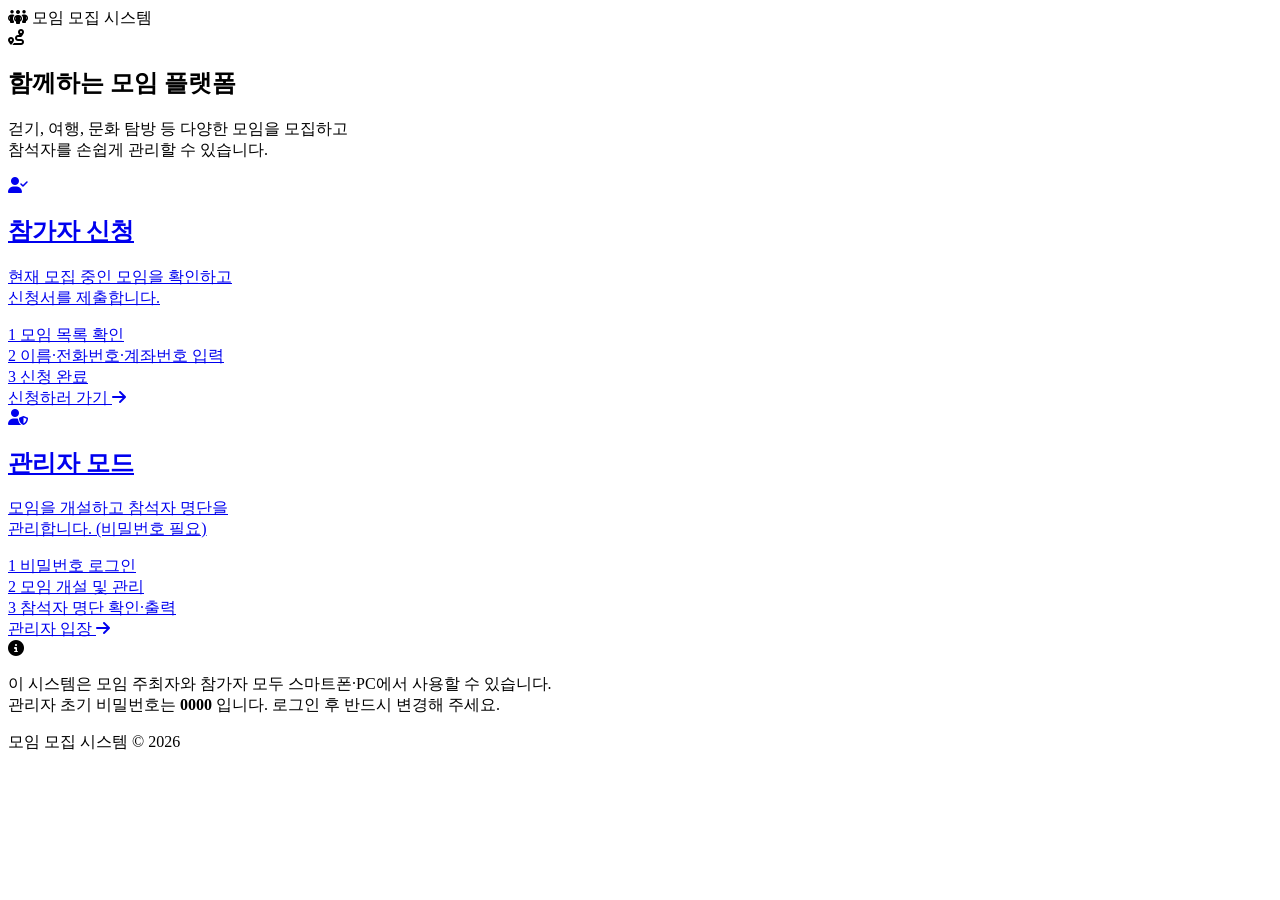
==== index.html @ c35ae899 "Add files via upload" ====
<!DOCTYPE html>
<html lang="ko">
<head>
  <meta charset="UTF-8" />
  <meta name="viewport" content="width=device-width, initial-scale=1.0" />
  <title>모임 모집 시스템</title>
  <link rel="stylesheet" href="css/style.css" />
  <link rel="preconnect" href="https://fonts.googleapis.com">
  <link href="https://fonts.googleapis.com/css2?family=Noto+Sans+KR:wght@300;400;500;700&display=swap" rel="stylesheet">
  <link rel="stylesheet" href="https://cdn.jsdelivr.net/npm/@fortawesome/fontawesome-free@6.4.0/css/all.min.css">
</head>
<body>
  <!-- 헤더 -->
  <header class="site-header">
    <div class="header-inner">
      <div class="logo">
        <i class="fas fa-people-group"></i>
        <span>모임 모집 시스템</span>
      </div>
    </div>
  </header>

  <!-- 메인 -->
  <main class="home-main">
    <!-- 히어로 섹션 -->
    <section class="hero-section">
      <div class="hero-content">
        <div class="hero-icon">
          <i class="fas fa-route"></i>
        </div>
        <h1 class="hero-title">함께하는 모임 플랫폼</h1>
        <p class="hero-desc">
          걷기, 여행, 문화 탐방 등 다양한 모임을 모집하고<br>
          참석자를 손쉽게 관리할 수 있습니다.
        </p>
      </div>
    </section>

    <!-- 모드 선택 카드 -->
    <section class="mode-section">
      <div class="mode-cards">
        <!-- 참가자 모드 -->
        <a href="user.html" class="mode-card user-card">
          <div class="card-icon">
            <i class="fas fa-user-check"></i>
          </div>
          <h2>참가자 신청</h2>
          <p>현재 모집 중인 모임을 확인하고<br>신청서를 제출합니다.</p>
          <div class="card-steps">
            <div class="step"><span class="step-num">1</span> 모임 목록 확인</div>
            <div class="step"><span class="step-num">2</span> 이름·전화번호·계좌번호 입력</div>
            <div class="step"><span class="step-num">3</span> 신청 완료</div>
          </div>
          <div class="card-cta">
            <span>신청하러 가기</span>
            <i class="fas fa-arrow-right"></i>
          </div>
        </a>

        <!-- 관리자 모드 -->
        <a href="admin.html" class="mode-card admin-card">
          <div class="card-icon">
            <i class="fas fa-user-shield"></i>
          </div>
          <h2>관리자 모드</h2>
          <p>모임을 개설하고 참석자 명단을<br>관리합니다. (비밀번호 필요)</p>
          <div class="card-steps">
            <div class="step"><span class="step-num">1</span> 비밀번호 로그인</div>
            <div class="step"><span class="step-num">2</span> 모임 개설 및 관리</div>
            <div class="step"><span class="step-num">3</span> 참석자 명단 확인·출력</div>
          </div>
          <div class="card-cta">
            <span>관리자 입장</span>
            <i class="fas fa-arrow-right"></i>
          </div>
        </a>
      </div>
    </section>

    <!-- 공지/안내 -->
    <section class="notice-section">
      <div class="notice-box">
        <i class="fas fa-circle-info"></i>
        <p>이 시스템은 모임 주최자와 참가자 모두 스마트폰·PC에서 사용할 수 있습니다.<br>
          관리자 초기 비밀번호는 <strong>0000</strong> 입니다. 로그인 후 반드시 변경해 주세요.</p>
      </div>
    </section>
  </main>

  <!-- 푸터 -->
  <footer class="site-footer">
    <p>모임 모집 시스템 &copy; 2026</p>
  </footer>
</body>
</html>
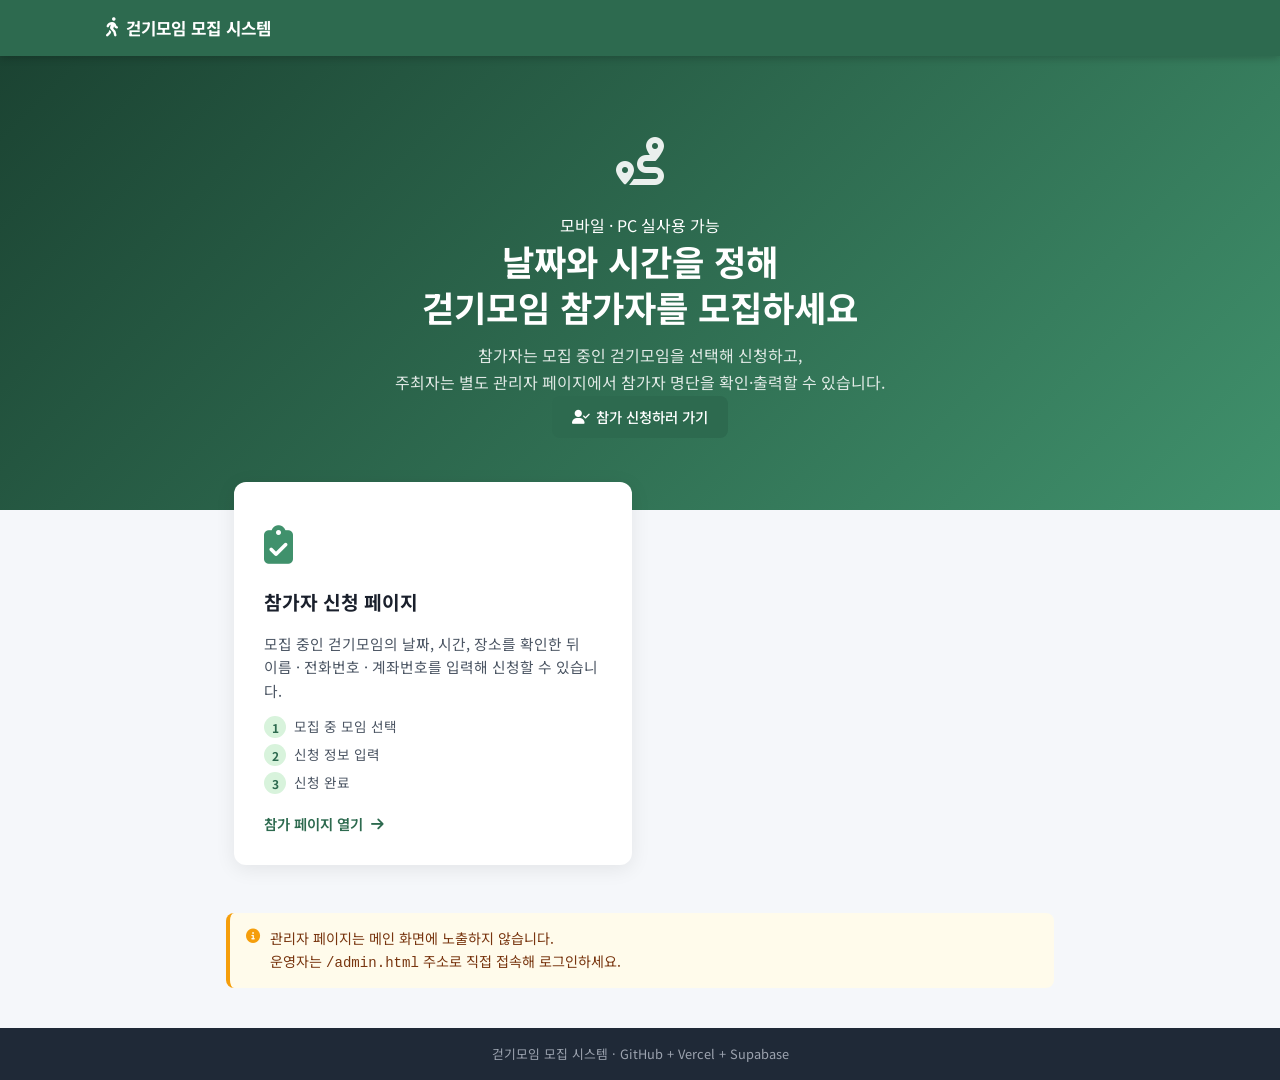
==== commit 07093508: "Update index.html" ====
--- a/index.html
+++ b/index.html
@@ -3,93 +3,79 @@
 <head>
   <meta charset="UTF-8" />
   <meta name="viewport" content="width=device-width, initial-scale=1.0" />
-  <title>모임 모집 시스템</title>
+  <title>걷기모임 모집 시스템</title>
+  <meta name="description" content="날짜와 시간을 지정해 걷기모임 참가자를 모집하고 관리하는 모바일/PC 웹사이트" />
   <link rel="stylesheet" href="css/style.css" />
-  <link rel="preconnect" href="https://fonts.googleapis.com">
-  <link href="https://fonts.googleapis.com/css2?family=Noto+Sans+KR:wght@300;400;500;700&display=swap" rel="stylesheet">
-  <link rel="stylesheet" href="https://cdn.jsdelivr.net/npm/@fortawesome/fontawesome-free@6.4.0/css/all.min.css">
+  <link rel="preconnect" href="https://fonts.googleapis.com" />
+  <link rel="preconnect" href="https://fonts.gstatic.com" crossorigin />
+  <link href="https://fonts.googleapis.com/css2?family=Noto+Sans+KR:wght@300;400;500;700&display=swap" rel="stylesheet" />
+  <link rel="stylesheet" href="https://cdn.jsdelivr.net/npm/@fortawesome/fontawesome-free@6.5.2/css/all.min.css" />
 </head>
 <body>
-  <!-- 헤더 -->
   <header class="site-header">
-    <div class="header-inner">
+    <div class="header-inner center-only">
       <div class="logo">
-        <i class="fas fa-people-group"></i>
-        <span>모임 모집 시스템</span>
+        <i class="fas fa-person-walking"></i>
+        <span>걷기모임 모집 시스템</span>
       </div>
     </div>
   </header>
 
-  <!-- 메인 -->
   <main class="home-main">
-    <!-- 히어로 섹션 -->
     <section class="hero-section">
       <div class="hero-content">
-        <div class="hero-icon">
-          <i class="fas fa-route"></i>
+        <div class="hero-icon"><i class="fas fa-route"></i></div>
+        <p class="eyebrow">모바일 · PC 실사용 가능</p>
+        <h1 class="hero-title">날짜와 시간을 정해<br />걷기모임 참가자를 모집하세요</h1>
+        <p class="hero-desc">
+          참가자는 모집 중인 걷기모임을 선택해 신청하고,<br />
+          주최자는 별도 관리자 페이지에서 참가자 명단을 확인·출력할 수 있습니다.
+        </p>
+        <div class="hero-cta-group">
+          <a href="user.html" class="btn btn-primary btn-lg">
+            <i class="fas fa-user-check"></i> 참가 신청하러 가기
+          </a>
         </div>
-        <h1 class="hero-title">함께하는 모임 플랫폼</h1>
-        <p class="hero-desc">
-          걷기, 여행, 문화 탐방 등 다양한 모임을 모집하고<br>
-          참석자를 손쉽게 관리할 수 있습니다.
-        </p>
       </div>
     </section>
 
-    <!-- 모드 선택 카드 -->
     <section class="mode-section">
-      <div class="mode-cards">
-        <!-- 참가자 모드 -->
+      <div class="mode-cards one-card">
         <a href="user.html" class="mode-card user-card">
           <div class="card-icon">
-            <i class="fas fa-user-check"></i>
+            <i class="fas fa-clipboard-check"></i>
           </div>
-          <h2>참가자 신청</h2>
-          <p>현재 모집 중인 모임을 확인하고<br>신청서를 제출합니다.</p>
+          <h2>참가자 신청 페이지</h2>
+          <p>
+            모집 중인 걷기모임의 날짜, 시간, 장소를 확인한 뒤<br />
+            이름 · 전화번호 · 계좌번호를 입력해 신청할 수 있습니다.
+          </p>
           <div class="card-steps">
-            <div class="step"><span class="step-num">1</span> 모임 목록 확인</div>
-            <div class="step"><span class="step-num">2</span> 이름·전화번호·계좌번호 입력</div>
+            <div class="step"><span class="step-num">1</span> 모집 중 모임 선택</div>
+            <div class="step"><span class="step-num">2</span> 신청 정보 입력</div>
             <div class="step"><span class="step-num">3</span> 신청 완료</div>
           </div>
           <div class="card-cta">
-            <span>신청하러 가기</span>
-            <i class="fas fa-arrow-right"></i>
-          </div>
-        </a>
-
-        <!-- 관리자 모드 -->
-        <a href="admin.html" class="mode-card admin-card">
-          <div class="card-icon">
-            <i class="fas fa-user-shield"></i>
-          </div>
-          <h2>관리자 모드</h2>
-          <p>모임을 개설하고 참석자 명단을<br>관리합니다. (비밀번호 필요)</p>
-          <div class="card-steps">
-            <div class="step"><span class="step-num">1</span> 비밀번호 로그인</div>
-            <div class="step"><span class="step-num">2</span> 모임 개설 및 관리</div>
-            <div class="step"><span class="step-num">3</span> 참석자 명단 확인·출력</div>
-          </div>
-          <div class="card-cta">
-            <span>관리자 입장</span>
+            <span>참가 페이지 열기</span>
             <i class="fas fa-arrow-right"></i>
           </div>
         </a>
       </div>
     </section>
 
-    <!-- 공지/안내 -->
     <section class="notice-section">
       <div class="notice-box">
         <i class="fas fa-circle-info"></i>
-        <p>이 시스템은 모임 주최자와 참가자 모두 스마트폰·PC에서 사용할 수 있습니다.<br>
-          관리자 초기 비밀번호는 <strong>0000</strong> 입니다. 로그인 후 반드시 변경해 주세요.</p>
+        <p>
+          관리자 페이지는 메인 화면에 노출하지 않습니다.<br />
+          운영자는 <code>/admin.html</code> 주소로 직접 접속해 로그인하세요.
+        </p>
       </div>
     </section>
   </main>
 
-  <!-- 푸터 -->
   <footer class="site-footer">
-    <p>모임 모집 시스템 &copy; 2026</p>
+    <p>걷기모임 모집 시스템 · GitHub + Vercel + Supabase</p>
   </footer>
 </body>
 </html>
--- a/css/style.css
+++ b/css/style.css
@@ -0,0 +1,498 @@
+/* ============================================================
+   모임 모집 시스템 · 공통 스타일
+   모바일 우선 (Mobile First) 반응형 디자인
+   ============================================================ */
+
+/* ── 리셋 & 기본 ────────────────────────────────────────────── */
+*, *::before, *::after { box-sizing: border-box; margin: 0; padding: 0; }
+html { font-size: 16px; scroll-behavior: smooth; }
+body {
+  font-family: 'Noto Sans KR', -apple-system, BlinkMacSystemFont, 'Malgun Gothic', sans-serif;
+  background: #f5f7fa;
+  color: #1a202c;
+  min-height: 100vh;
+  display: flex;
+  flex-direction: column;
+  line-height: 1.6;
+  -webkit-text-size-adjust: 100%;
+}
+img { max-width: 100%; height: auto; }
+a  { color: inherit; text-decoration: none; }
+button, input, textarea, select { font-family: inherit; font-size: inherit; }
+button { cursor: pointer; border: none; background: none; }
+
+/* ── CSS 변수 ──────────────────────────────────────────────── */
+:root {
+  --green-900: #1b4332;
+  --green-700: #2d6a4f;
+  --green-600: #40916c;
+  --green-500: #52b788;
+  --green-100: #d8f3dc;
+  --green-50 : #f1f8f5;
+  --blue-700 : #1d4ed8;
+  --red-600  : #dc2626;
+  --red-100  : #fee2e2;
+  --amber-500: #f59e0b;
+  --gray-50  : #f9fafb;
+  --gray-100 : #f3f4f6;
+  --gray-200 : #e5e7eb;
+  --gray-400 : #9ca3af;
+  --gray-600 : #4b5563;
+  --gray-800 : #1f2937;
+  --radius   : 12px;
+  --shadow   : 0 4px 20px rgba(0,0,0,.08);
+  --shadow-sm: 0 2px 8px rgba(0,0,0,.06);
+  --transition: .2s ease;
+}
+
+/* ── 헤더 ────────────────────────────────────────────────────── */
+.site-header {
+  background: var(--green-700);
+  color: #fff;
+  position: sticky;
+  top: 0;
+  z-index: 100;
+  box-shadow: 0 2px 8px rgba(0,0,0,.2);
+}
+.header-inner {
+  max-width: 1100px;
+  margin: 0 auto;
+  padding: 0 16px;
+  height: 56px;
+  display: flex;
+  align-items: center;
+  justify-content: space-between;
+  gap: 12px;
+}
+.logo { display: flex; align-items: center; gap: 8px; font-weight: 700; font-size: 1.05rem; }
+.logo i { font-size: 1.2rem; }
+.back-btn {
+  display: flex; align-items: center; gap: 6px;
+  color: rgba(255,255,255,.85); font-size: .85rem;
+  padding: 6px 10px; border-radius: 8px;
+  transition: background var(--transition);
+  white-space: nowrap;
+}
+.back-btn:hover { background: rgba(255,255,255,.15); }
+.admin-header-actions { display: flex; gap: 8px; }
+
+/* ── 푸터 ───────────────────────────────────────────────────── */
+.site-footer {
+  background: var(--gray-800);
+  color: var(--gray-400);
+  text-align: center;
+  padding: 16px;
+  font-size: .8rem;
+  margin-top: auto;
+}
+
+/* ── 메인 컨텐츠 영역 ─────────────────────────────────────── */
+.page-main {
+  max-width: 860px;
+  margin: 0 auto;
+  padding: 20px 16px 40px;
+  width: 100%;
+  flex: 1;
+}
+.admin-main { max-width: 1100px; }
+main.home-main { flex: 1; }
+
+/* ── 버튼 ───────────────────────────────────────────────────── */
+.btn {
+  display: inline-flex; align-items: center; gap: 6px;
+  padding: 10px 18px; border-radius: 8px;
+  font-weight: 500; font-size: .9rem;
+  transition: background var(--transition), transform .1s, box-shadow var(--transition);
+  white-space: nowrap;
+  border: 2px solid transparent;
+  line-height: 1.2;
+}
+.btn:active { transform: scale(.97); }
+.btn-primary   { background: var(--green-700); color: #fff; }
+.btn-primary:hover { background: var(--green-900); }
+.btn-secondary { background: var(--gray-200); color: var(--gray-800); }
+.btn-secondary:hover { background: var(--gray-300, #d1d5db); }
+.btn-outline   { background: transparent; border-color: rgba(255,255,255,.5); color: #fff; }
+.btn-outline:hover { background: rgba(255,255,255,.1); }
+.btn-danger    { background: var(--red-600); color: #fff; }
+.btn-danger:hover { background: #b91c1c; }
+.btn-warning   { background: var(--amber-500); color: #fff; }
+.btn-warning:hover { background: #d97706; }
+.btn-disabled  { background: var(--gray-200); color: var(--gray-400); cursor: not-allowed; }
+.btn-full      { width: 100%; justify-content: center; }
+.btn-sm        { padding: 7px 12px; font-size: .82rem; }
+.btn-xs        { padding: 4px 8px; font-size: .78rem; border-radius: 6px; }
+
+/* ── 폼 공통 ────────────────────────────────────────────────── */
+.apply-form { display: flex; flex-direction: column; gap: 16px; }
+.form-group { display: flex; flex-direction: column; gap: 6px; }
+.form-group label { font-weight: 600; font-size: .9rem; color: var(--gray-800); }
+.form-group input,
+.form-group textarea,
+.form-group select {
+  padding: 12px 14px; border: 2px solid var(--gray-200);
+  border-radius: 10px; font-size: 1rem;
+  transition: border-color var(--transition), box-shadow var(--transition);
+  background: #fff; width: 100%;
+  -webkit-appearance: none;
+}
+.form-group input:focus,
+.form-group textarea:focus {
+  outline: none; border-color: var(--green-600);
+  box-shadow: 0 0 0 3px rgba(64,145,108,.15);
+}
+.form-group textarea { resize: vertical; min-height: 80px; }
+.field-hint  { font-size: .78rem; color: var(--gray-400); }
+.required    { color: var(--red-600); }
+.form-row    { display: grid; grid-template-columns: 1fr 1fr; gap: 12px; }
+.form-actions {
+  display: flex; gap: 10px; justify-content: flex-end; padding-top: 8px;
+}
+.input-with-icon { position: relative; }
+.input-with-icon input { padding-right: 44px; }
+.eye-btn {
+  position: absolute; right: 12px; top: 50%; transform: translateY(-50%);
+  color: var(--gray-400); padding: 4px; font-size: 1rem;
+}
+
+/* ── 배지 ────────────────────────────────────────────────────── */
+.badge {
+  display: inline-block; padding: 3px 10px; border-radius: 100px;
+  font-size: .75rem; font-weight: 700; white-space: nowrap;
+}
+.badge-open { background: var(--green-100); color: var(--green-700); }
+.badge-full { background: var(--red-100); color: var(--red-600); }
+
+/* ── 상태 메시지 ─────────────────────────────────────────────── */
+.loading-state, .empty-state, .error-state {
+  display: flex; flex-direction: column; align-items: center;
+  justify-content: center; gap: 12px; padding: 48px 20px;
+  color: var(--gray-400); text-align: center; font-size: .95rem;
+}
+.loading-state i, .empty-state i, .error-state i { font-size: 2rem; }
+.error-state i { color: var(--amber-500); }
+.empty-cell { text-align: center; padding: 24px; color: var(--gray-400); }
+
+/* ── 섹션 블록 ──────────────────────────────────────────────── */
+.section-block {
+  background: #fff; border-radius: var(--radius);
+  padding: 24px; box-shadow: var(--shadow-sm);
+  margin-bottom: 20px;
+}
+.section-title {
+  font-size: 1.1rem; font-weight: 700;
+  color: var(--green-700); margin-bottom: 18px;
+  display: flex; align-items: center; gap: 8px;
+}
+
+/* ── 안내 배너 ──────────────────────────────────────────────── */
+.info-banner {
+  display: flex; align-items: flex-start; gap: 10px;
+  background: var(--green-50); border-left: 4px solid var(--green-600);
+  border-radius: 8px; padding: 14px 16px;
+  margin-bottom: 20px; font-size: .9rem; color: var(--green-900);
+}
+.info-banner i { color: var(--green-600); flex-shrink: 0; margin-top: 2px; }
+
+/* ── 홈 화면 ─────────────────────────────────────────────────── */
+.hero-section {
+  background: linear-gradient(135deg, var(--green-900) 0%, var(--green-600) 100%);
+  color: #fff; text-align: center; padding: 48px 20px 56px;
+}
+.hero-icon { font-size: 3rem; margin-bottom: 16px; opacity: .9; }
+.hero-title { font-size: 1.8rem; font-weight: 700; margin-bottom: 12px; line-height: 1.3; }
+.hero-desc  { font-size: 1rem; opacity: .85; line-height: 1.7; }
+
+.mode-section {
+  max-width: 860px; margin: -28px auto 0; padding: 0 16px 32px;
+}
+.mode-cards { display: grid; gap: 16px; }
+.mode-card {
+  background: #fff; border-radius: var(--radius);
+  padding: 28px; box-shadow: var(--shadow);
+  display: flex; flex-direction: column; gap: 14px;
+  border: 2px solid transparent;
+  transition: border-color var(--transition), transform var(--transition), box-shadow var(--transition);
+}
+.mode-card:hover { border-color: var(--green-500); transform: translateY(-3px); box-shadow: 0 8px 30px rgba(0,0,0,.12); }
+.mode-card .card-icon { font-size: 2.4rem; }
+.user-card .card-icon { color: var(--green-600); }
+.admin-card .card-icon { color: #1d4ed8; }
+.mode-card h2 { font-size: 1.2rem; font-weight: 700; }
+.mode-card p  { color: var(--gray-600); font-size: .92rem; line-height: 1.6; }
+.card-steps { display: flex; flex-direction: column; gap: 6px; }
+.step { display: flex; align-items: center; gap: 8px; font-size: .85rem; color: var(--gray-600); }
+.step-num {
+  width: 22px; height: 22px; border-radius: 50%;
+  background: var(--green-100); color: var(--green-700);
+  display: flex; align-items: center; justify-content: center;
+  font-size: .75rem; font-weight: 700; flex-shrink: 0;
+}
+.admin-card .step-num { background: #dbeafe; color: #1d4ed8; }
+.card-cta {
+  display: flex; align-items: center; gap: 8px;
+  color: var(--green-700); font-weight: 600; font-size: .9rem; margin-top: 4px;
+}
+.admin-card .card-cta { color: #1d4ed8; }
+
+.notice-section { padding: 0 16px 40px; max-width: 860px; margin: 0 auto; }
+.notice-box {
+  display: flex; align-items: flex-start; gap: 10px;
+  background: #fffbeb; border-left: 4px solid var(--amber-500);
+  border-radius: 8px; padding: 14px 16px; font-size: .88rem; color: #78350f;
+}
+.notice-box i { color: var(--amber-500); flex-shrink: 0; margin-top: 2px; }
+
+/* ── 모임 목록 카드 (참가자 페이지) ──────────────────────────── */
+.meeting-list { display: flex; flex-direction: column; gap: 14px; }
+.meeting-card {
+  background: #fff; border-radius: var(--radius);
+  padding: 20px; box-shadow: var(--shadow-sm);
+  border: 2px solid var(--gray-200);
+  display: flex; flex-direction: column; gap: 12px;
+  transition: border-color var(--transition);
+}
+.meeting-card.full { opacity: .65; }
+.meeting-card-header { display: flex; justify-content: space-between; align-items: flex-start; gap: 8px; }
+.meeting-card-header h3 { font-size: 1.05rem; font-weight: 700; flex: 1; line-height: 1.4; }
+.meeting-card-info { display: flex; flex-wrap: wrap; gap: 6px 14px; font-size: .82rem; color: var(--gray-600); }
+.meeting-card-info span { display: flex; align-items: center; gap: 4px; }
+.meeting-desc { font-size: .88rem; color: var(--gray-600); line-height: 1.6; }
+
+/* ── 신청 폼 선택된 모임 정보 ──────────────────────────────── */
+.selected-meeting-info {
+  background: var(--green-50); border: 1.5px solid var(--green-500);
+  border-radius: 10px; padding: 14px 16px; margin-bottom: 6px;
+  display: flex; flex-direction: column; gap: 4px;
+}
+.selected-meeting-info strong { font-size: 1rem; font-weight: 700; color: var(--green-900); }
+.selected-meeting-info span  { font-size: .85rem; color: var(--gray-600); }
+.selected-badge { font-size: .78rem; color: var(--green-600); font-weight: 700; display: flex; align-items: center; gap: 4px; }
+
+/* ── 성공 오버레이 ──────────────────────────────────────────── */
+.success-overlay {
+  position: fixed; inset: 0; background: rgba(0,0,0,.55);
+  display: flex; align-items: center; justify-content: center;
+  z-index: 200; padding: 20px;
+}
+.success-box {
+  background: #fff; border-radius: var(--radius);
+  padding: 36px 28px; text-align: center; max-width: 380px; width: 100%;
+  display: flex; flex-direction: column; gap: 16px;
+  box-shadow: 0 20px 60px rgba(0,0,0,.3);
+}
+.success-icon { font-size: 3.5rem; color: var(--green-500); }
+.success-box h3 { font-size: 1.3rem; font-weight: 700; color: var(--green-900); }
+.success-box p  { font-size: .92rem; color: var(--gray-600); line-height: 1.6; }
+
+/* ── 로그인 오버레이 ────────────────────────────────────────── */
+.overlay-bg {
+  position: fixed; inset: 0;
+  background: linear-gradient(135deg, var(--green-900), var(--green-600));
+  display: flex; align-items: center; justify-content: center;
+  z-index: 300; padding: 20px;
+}
+.login-box {
+  background: #fff; border-radius: var(--radius);
+  padding: 36px 28px; max-width: 380px; width: 100%;
+  display: flex; flex-direction: column; gap: 18px;
+  box-shadow: 0 20px 60px rgba(0,0,0,.35);
+  text-align: center;
+}
+.login-icon { font-size: 3rem; color: var(--green-600); }
+.login-box h2 { font-size: 1.4rem; font-weight: 700; }
+.login-desc { font-size: .88rem; color: var(--gray-600); line-height: 1.6; }
+.login-error {
+  background: var(--red-100); color: var(--red-600);
+  border-radius: 8px; padding: 10px 12px;
+  font-size: .85rem; display: flex; align-items: center; gap: 6px;
+}
+.back-link { color: rgba(255,255,255,.7); font-size: .85rem; margin-top: -8px; display: block; }
+/* 로그인박스 내 back-link */
+.login-box .back-link { color: var(--gray-400); }
+.login-box .back-link:hover { color: var(--green-600); }
+
+/* ── 탭 네비 (관리자) ───────────────────────────────────────── */
+.tab-nav {
+  display: flex; gap: 0; margin-bottom: 20px;
+  background: #fff; border-radius: var(--radius);
+  box-shadow: var(--shadow-sm); overflow: hidden;
+}
+.tab-btn {
+  flex: 1; padding: 14px 8px; font-size: .88rem; font-weight: 600;
+  color: var(--gray-600); border-bottom: 3px solid transparent;
+  transition: color var(--transition), border-color var(--transition), background var(--transition);
+  display: flex; align-items: center; justify-content: center; gap: 6px;
+}
+.tab-btn:hover  { background: var(--gray-50); color: var(--green-700); }
+.tab-btn.active { color: var(--green-700); border-bottom-color: var(--green-600); background: var(--green-50); }
+.tab-content    { display: none; }
+.tab-content.active { display: block; }
+
+/* ── 게시판 목록 (관리자) ──────────────────────────────────── */
+.board-toolbar {
+  display: flex; justify-content: space-between; align-items: center;
+  gap: 10px; margin-bottom: 14px; flex-wrap: wrap;
+}
+.filter-tabs { display: flex; gap: 6px; }
+.filter-btn {
+  padding: 6px 14px; border-radius: 100px; font-size: .82rem; font-weight: 600;
+  color: var(--gray-600); background: var(--gray-100);
+  border: 2px solid transparent;
+  transition: all var(--transition);
+}
+.filter-btn:hover  { background: var(--gray-200); }
+.filter-btn.active { background: var(--green-100); color: var(--green-700); border-color: var(--green-500); }
+.board-list { display: flex; flex-direction: column; gap: 12px; }
+.board-card {
+  background: #fff; border-radius: var(--radius);
+  border: 2px solid var(--gray-200); box-shadow: var(--shadow-sm);
+  overflow: hidden;
+}
+.board-card-closed { opacity: .65; }
+.board-card-header {
+  padding: 16px 16px 12px; cursor: pointer;
+  display: flex; justify-content: space-between; align-items: flex-start; gap: 8px;
+  transition: background var(--transition);
+}
+.board-card-header:hover { background: var(--gray-50); }
+.board-card-header h3 { font-size: 1rem; font-weight: 700; margin-bottom: 6px; line-height: 1.4; }
+.board-card-meta { display: flex; flex-wrap: wrap; gap: 4px 12px; font-size: .8rem; color: var(--gray-600); }
+.board-card-meta span { display: flex; align-items: center; gap: 4px; }
+.board-card-actions {
+  display: flex; gap: 6px; padding: 10px 16px 14px;
+  border-top: 1px solid var(--gray-100); flex-wrap: wrap;
+}
+
+/* ── 명단 패널 ──────────────────────────────────────────────── */
+.member-panel {
+  background: #fff; border-radius: var(--radius);
+  border: 2px solid var(--green-500); box-shadow: 0 6px 24px rgba(0,0,0,.12);
+  padding: 20px; margin-top: 20px;
+}
+.member-panel-header {
+  display: flex; justify-content: space-between; align-items: center;
+  margin-bottom: 14px;
+}
+.member-panel-header h3 { font-size: 1rem; font-weight: 700; color: var(--green-900); }
+.member-panel-toolbar {
+  display: flex; flex-direction: column; gap: 10px; margin-bottom: 12px;
+}
+.panel-actions { display: flex; gap: 8px; }
+.search-box {
+  display: flex; align-items: center; gap: 8px;
+  background: var(--gray-50); border: 1.5px solid var(--gray-200);
+  border-radius: 8px; padding: 8px 12px; flex: 1;
+}
+.search-box i { color: var(--gray-400); flex-shrink: 0; }
+.search-box input {
+  border: none; background: transparent; outline: none;
+  font-size: .9rem; width: 100%;
+}
+.member-stat { font-size: .82rem; color: var(--gray-400); margin-bottom: 10px; }
+.table-wrap { overflow-x: auto; -webkit-overflow-scrolling: touch; }
+table {
+  width: 100%; border-collapse: collapse; min-width: 560px;
+  font-size: .87rem;
+}
+thead th {
+  background: var(--green-700); color: #fff; padding: 10px 12px;
+  text-align: left; font-weight: 600; white-space: nowrap;
+}
+tbody tr:nth-child(even) td { background: var(--green-50); }
+tbody td { padding: 9px 12px; border-bottom: 1px solid var(--gray-100); vertical-align: middle; }
+tbody tr:hover td { background: #e9f5f0; }
+
+/* ── 아이콘 버튼 ────────────────────────────────────────────── */
+.icon-btn {
+  width: 32px; height: 32px; border-radius: 8px;
+  display: flex; align-items: center; justify-content: center;
+  color: var(--gray-400); transition: background var(--transition), color var(--transition);
+}
+.icon-btn:hover { background: var(--gray-100); color: var(--gray-800); }
+
+/* ── 모달 ────────────────────────────────────────────────────── */
+.modal-bg {
+  position: fixed; inset: 0; background: rgba(0,0,0,.55);
+  display: flex; align-items: center; justify-content: center;
+  z-index: 400; padding: 20px;
+}
+.modal-box {
+  background: #fff; border-radius: var(--radius);
+  padding: 28px 24px; max-width: 420px; width: 100%;
+  box-shadow: 0 20px 60px rgba(0,0,0,.3);
+  display: flex; flex-direction: column; gap: 16px;
+}
+.modal-header {
+  display: flex; justify-content: space-between; align-items: center;
+}
+.modal-header h3 { font-size: 1.05rem; font-weight: 700; display: flex; align-items: center; gap: 8px; }
+.modal-actions { display: flex; gap: 10px; justify-content: flex-end; }
+
+/* ── 사용 안내 ──────────────────────────────────────────────── */
+.guide-wrap { display: flex; flex-direction: column; gap: 14px; }
+.guide-card {
+  background: #fff; border-radius: var(--radius);
+  padding: 22px; box-shadow: var(--shadow-sm);
+  border-left: 4px solid var(--green-500);
+}
+.guide-card.warning-card { border-left-color: var(--amber-500); }
+.guide-card h3 { font-size: 1rem; font-weight: 700; margin-bottom: 12px; display: flex; align-items: center; gap: 8px; }
+.guide-card ul { padding-left: 18px; display: flex; flex-direction: column; gap: 6px; }
+.guide-card li { font-size: .9rem; color: var(--gray-600); line-height: 1.6; }
+.guide-card li strong { color: var(--gray-800); }
+.guide-card kbd {
+  background: var(--gray-100); border: 1px solid var(--gray-200);
+  border-radius: 4px; padding: 1px 6px; font-size: .82rem;
+  font-family: inherit; white-space: nowrap;
+}
+.guide-card code {
+  background: var(--gray-100); border-radius: 4px;
+  padding: 1px 6px; font-size: .82rem; color: #e11d48;
+}
+.step-badge {
+  width: 24px; height: 24px; border-radius: 50%;
+  background: var(--green-600); color: #fff;
+  display: inline-flex; align-items: center; justify-content: center;
+  font-size: .8rem; font-weight: 700; flex-shrink: 0;
+}
+.warning-card .step-badge { background: var(--amber-500); }
+
+/* ── 반응형: 태블릿 ─────────────────────────────────────────── */
+@media (min-width: 600px) {
+  .mode-cards { grid-template-columns: 1fr 1fr; }
+  .hero-title  { font-size: 2.2rem; }
+  .member-panel-toolbar { flex-direction: row; align-items: center; }
+}
+
+/* ── 반응형: 데스크탑 ───────────────────────────────────────── */
+@media (min-width: 900px) {
+  .page-main { padding: 32px 24px 60px; }
+  .hero-section { padding: 64px 20px 72px; }
+  .mode-section { padding: 0 24px 48px; }
+  .tab-btn { font-size: .95rem; }
+  .board-card-actions { flex-wrap: nowrap; }
+}
+
+/* ── 작은 모바일에서 숨김 ──────────────────────────────────── */
+@media (max-width: 420px) {
+  .hide-xs { display: none !important; }
+  .header-inner { padding: 0 10px; }
+  .hero-title { font-size: 1.4rem; }
+  .form-row   { grid-template-columns: 1fr; }
+  .form-actions { flex-direction: column; }
+  .form-actions .btn { width: 100%; justify-content: center; }
+  .board-card-actions { flex-direction: column; }
+  .board-card-actions .btn { width: 100%; justify-content: center; }
+}
+
+/* ── 인쇄용 ─────────────────────────────────────────────────── */
+@media print {
+  .site-header, .site-footer, .tab-nav,
+  .board-toolbar, .member-panel-toolbar,
+  .btn, .back-btn, .no-print { display: none !important; }
+  body { background: #fff; }
+  .member-panel { border: none; box-shadow: none; padding: 0; }
+  table { font-size: 11pt; }
+  thead th { background: var(--green-700) !important; -webkit-print-color-adjust: exact; }
+}
